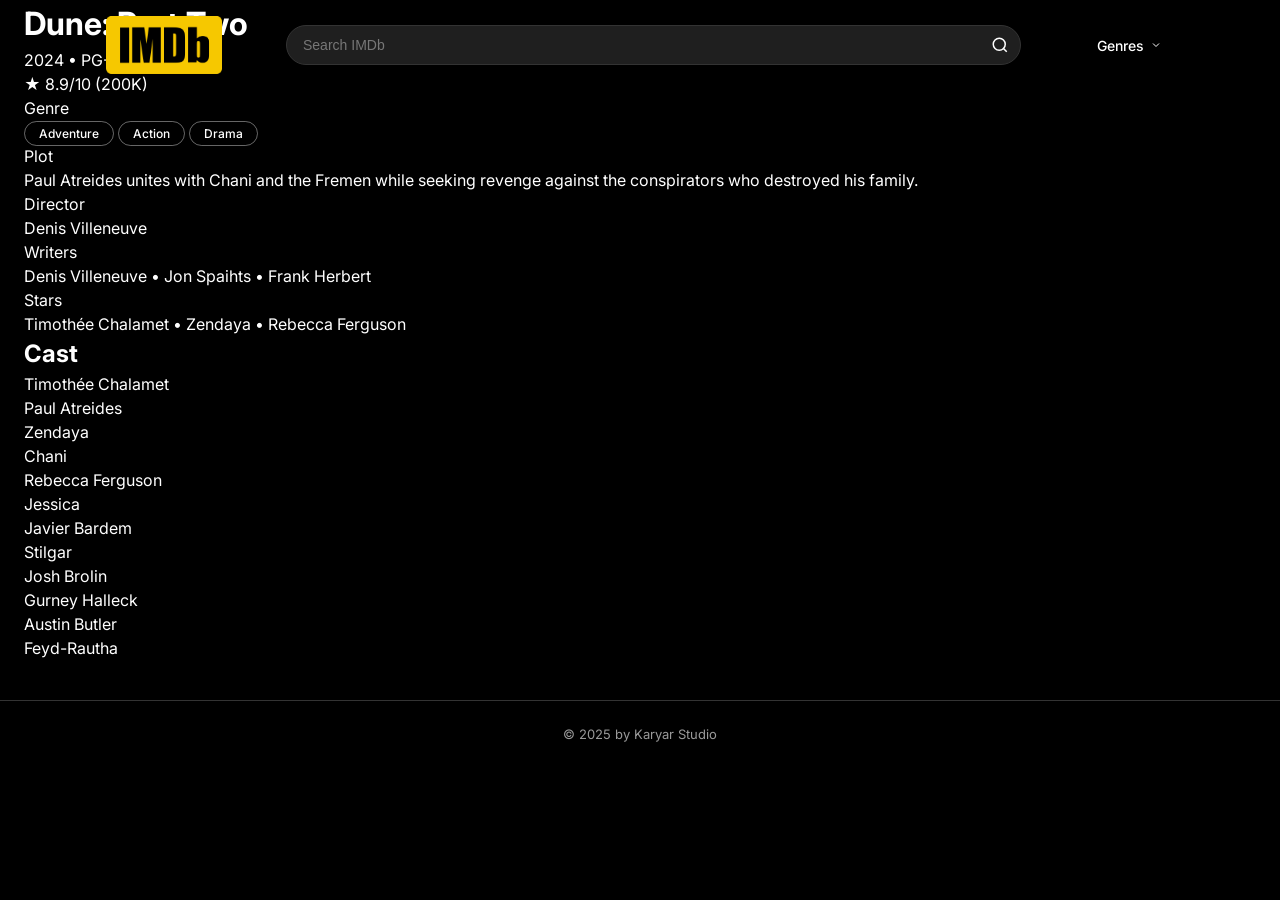
==== index2.html @ 99f78d87 "adding html css page 2" ====
<!DOCTYPE html>
<html lang="en">
<head>
  <meta charset="UTF-8">
  <meta name="viewport" content="width=device-width, initial-scale=1.0">
  <title>Dune: Part Two - IMDb</title>
  <link rel="preconnect" href="https://fonts.googleapis.com">
  <link rel="preconnect" href="https://fonts.gstatic.com" crossorigin>
  <link href="https://fonts.googleapis.com/css2?family=Inter:wght@400;500;600;700&display=swap" rel="stylesheet">
  <link rel="stylesheet" href="css/style.css">
</head>
<body>

  <!-- Header -->
  <header class="header">
    <div class="container header-inner">
      <a href="#" class="logo">
        <img src="assets/imdb-logo.png" alt="IMDb">
      </a>

      <div class="search-box">
        <input type="text" placeholder="Search IMDb" class="search-input">
        <button class="search-btn" aria-label="Search">
          <svg width="18" height="18" viewBox="0 0 24 24" fill="none" stroke="currentColor" stroke-width="2">
            <circle cx="11" cy="11" r="8"></circle>
            <line x1="21" y1="21" x2="16.65" y2="16.65"></line>
          </svg>
        </button>
      </div>

      <button class="genres-btn">
        Genres
        <svg width="12" height="12" viewBox="0 0 24 24" fill="none" stroke="currentColor" stroke-width="2">
          <polyline points="6 9 12 15 18 9"></polyline>
        </svg>
      </button>
    </div>
  </header>

  <!-- Main Content -->
  <main class="main">
    <div class="container detail-container">

      <!-- Title + Meta + Rating -->
      <div class="detail-top">
        <div class="detail-title-block">
          <h1 class="detail-title">Dune: Part Two</h1>
          <p class="detail-meta">2024 • PG-13 • 2h 46m</p>
        </div>
        <div class="detail-rating-badge">
          <span class="star">★</span>
          <span>8.9/10</span>
          <span class="votes">(200K)</span>
        </div>
      </div>

      <!-- Poster + Info -->
      <div class="detail-main">
        
        <!-- Left: Poster -->
        <div class="detail-poster">
          <!-- Poster image placeholder -->
          <div class="poster-placeholder"></div>
        </div>

        <!-- Right: Info -->
        <div class="detail-info">
          <div class="info-row">
            <span class="info-label">Genre</span>
            <div class="info-tags">
              <span class="tag">Adventure</span>
              <span class="tag">Action</span>
              <span class="tag">Drama</span>
            </div>
          </div>

          <div class="info-row">
            <span class="info-label">Plot</span>
            <p class="info-text">
              Paul Atreides unites with Chani and the Fremen while seeking revenge against the conspirators who destroyed his family.
            </p>
          </div>

          <div class="info-row">
            <span class="info-label">Director</span>
            <p class="info-text">Denis Villeneuve</p>
          </div>

          <div class="info-row">
            <span class="info-label">Writers</span>
            <p class="info-text">Denis Villeneuve • Jon Spaihts • Frank Herbert</p>
          </div>

          <div class="info-row">
            <span class="info-label">Stars</span>
            <p class="info-text">Timothée Chalamet • Zendaya • Rebecca Ferguson</p>
          </div>

          <!-- Scene images -->
          <div class="detail-images">
            <div class="scene-img"></div>
            <div class="scene-img"></div>
            <div class="scene-img"></div>
          </div>
        </div>
      </div>

      <!-- Cast Section -->
      <section class="cast-section">
        <h2 class="cast-title">
          <span class="dot"></span> Cast
        </h2>

        <div class="cast-grid">
          <!-- Cast member 1 -->
          <div class="cast-card">
            <div class="cast-photo"></div>
            <p class="cast-name">Timothée Chalamet</p>
            <p class="cast-character">Paul Atreides</p>
          </div>

          <!-- Cast member 2 -->
          <div class="cast-card">
            <div class="cast-photo"></div>
            <p class="cast-name">Zendaya</p>
            <p class="cast-character">Chani</p>
          </div>

          <!-- Cast member 3 -->
          <div class="cast-card">
            <div class="cast-photo"></div>
            <p class="cast-name">Rebecca Ferguson</p>
            <p class="cast-character">Jessica</p>
          </div>

          <!-- Cast member 4 -->
          <div class="cast-card">
            <div class="cast-photo"></div>
            <p class="cast-name">Javier Bardem</p>
            <p class="cast-character">Stilgar</p>
          </div>

          <!-- Cast member 5 -->
          <div class="cast-card">
            <div class="cast-photo"></div>
            <p class="cast-name">Josh Brolin</p>
            <p class="cast-character">Gurney Halleck</p>
          </div>

          <!-- Cast member 6 -->
          <div class="cast-card">
            <div class="cast-photo"></div>
            <p class="cast-name">Austin Butler</p>
            <p class="cast-character">Feyd-Rautha</p>
          </div>
        </div>
      </section>

    </div>
  </main>

  <!-- Footer -->
  <footer class="footer">
    <div class="container">
      <p>© 2025 by Karyar Studio</p>
    </div>
  </footer>

</body>
</html>
---- css/style.css ----
/* ==============================
   Reset & Base
============================== */
*,
*::before,
*::after {
  box-sizing: border-box;
  margin: 0;
  padding: 0;
}

:root {
  --bg: #000000;
  --bg-card: #1a1a1a;
  --text: #ffffff;
  --text-muted: #999999;
  --accent: #f5c518;
  --border: #333333;
  --radius: 10px;
  --font: 'Inter', sans-serif;
}

html {
  scroll-behavior: smooth;
}

body {
  font-family: var(--font);
  background-color: var(--bg);
  color: var(--text);
  line-height: 1.5;
  min-height: 100vh;
}

img {
  max-width: 100%;
  display: block;
}

a {
  text-decoration: none;
  color: inherit;
}

button {
  font-family: inherit;
  cursor: pointer;
  border: none;
  background: none;
  color: inherit;
}

.container {
  max-width: 1440px;
  margin: 0 auto;
  padding: 0 24px;
}

/* ==============================
   Header (overlay on hero)
============================== */
.header {
  position: absolute;
  top: 0;
  left: 0;
  width: 100%;
  height: 90px;
  padding: 16px 82px;
  background: transparent;
  z-index: 10;
}

.header-inner {
  height: 100%;
  display: flex;
  align-items: center;
  justify-content: space-between;
  gap: 64px;
  max-width: 1440px;
  margin: 0 auto;
}

.logo img {
  width: 116px;
  height: 58px;
  border-radius: 4px;
  object-fit: contain;
}

.search-box {
  flex: 1;
  max-width: 916px;
  position: relative;
}

.search-input {
  width: 100%;
  height: 40px;
  padding: 0 44px 0 16px;
  background: #1f1f1f;
  border: 1px solid #333;
  border-radius: 24px;
  color: white;
  font-size: 14px;
  outline: none;
  transition: border-color 0.2s;
}

.search-input::placeholder {
  color: #777;
}

.search-input:focus {
  border-color: var(--accent);
}

.search-btn {
  position: absolute;
  right: 12px;
  top: 50%;
  transform: translateY(-50%);
  color: #fff;
  display: flex;
  align-items: center;
  justify-content: center;
}

.genres-btn {
  display: flex;
  align-items: center;
  gap: 6px;
  font-size: 14px;
  font-weight: 500;
  padding: 8px 12px;
  border-radius: 6px;
  color: #fff;
  background: transparent;
  transition: background 0.15s;
}

.genres-btn:hover {
  background: rgba(255, 255, 255, 0.1);
}

/* ==============================
   Main & Hero
============================== */
.main {
  position: relative;
  z-index: 1;
}

.hero {
  min-height: 688px;
  background: #111;
  display: flex;
  align-items: center;
  margin-bottom: 40px;
}

.hero-content {
  display: flex;
  flex-direction: column;
  margin-left: 82px;
  max-width: 520px;
}

.hero-title {
  font-size: 42px;
  font-weight: 700;
  margin-bottom: 16px;
  line-height: 1.2;
}

.hero-tags {
  display: flex;
  flex-wrap: wrap;
  gap: 8px;
  margin-bottom: 16px;
}

.tag {
  padding: 4px 14px;
  border: 1px solid rgba(255, 255, 255, 0.4);
  border-radius: 16px;
  font-size: 12px;
  font-weight: 500;
}

.hero-text {
  color: #ccc;
  max-width: 480px;
  margin-bottom: 12px;
  font-size: 15px;
  line-height: 1.6;
}

.hero-status {
  font-size: 13px;
  color: #888;
}

/* ==============================
   Movies Grid + Cards
============================== */
.movies-section {
  padding-bottom: 40px;
}

.movies-grid {
  display: grid;
  grid-template-columns: repeat(5, 1fr);
  gap: 24px;
  padding: 0 64px;
}

.movie-card {
  background: var(--bg-card);
  border-radius: var(--radius);
  overflow: hidden;
  display: flex;
  flex-direction: column;
  height: 440px;
  transition: transform 0.2s ease;
}

.movie-card:hover {
  transform: translateY(-4px);
}

.card-poster {
  height: 304px;
  background: #2a2a2a;
  flex-shrink: 0;
}

.card-body {
  display: flex;
  flex-direction: column;
  justify-content: space-between;
  flex: 1;
  padding: 16px 20px;
  gap: 12px;
}

.card-header {
  display: flex;
  flex-direction: column;
  gap: 6px;
}

.card-title {
  font-size: 14px;
  font-weight: 600;
  white-space: nowrap;
  overflow: hidden;
  text-overflow: ellipsis;
}

.card-genres {
  font-size: 12px;
  color: var(--text-muted);
}

.card-footer {
  display: flex;
  align-items: center;
  justify-content: space-between;
}

.card-rating {
  font-size: 13px;
  font-weight: 500;
  color: var(--accent);
}

.card-btn {
  padding: 8px 16px;
  background: #282828;
  border-radius: 16px;
  font-size: 12px;
  font-weight: 500;
  color: #ccc;
  transition: background 0.15s, color 0.15s;
}

.card-btn:hover {
  background: var(--accent);
  color: #000;
}

/* ==============================
   Footer
============================== */
.footer {
  margin-top: 40px;
  padding: 24px 0;
  border-top: 1px solid var(--border);
  text-align: center;
  font-size: 13px;
  color: var(--text-muted);
}

/* ==============================
   Responsive
============================== */
@media (max-width: 1200px) {
  .movies-grid {
    grid-template-columns: repeat(4, 1fr);
    padding: 0 32px;
  }

  .header {
    padding: 16px 32px;
  }

  .hero-content {
    margin-left: 32px;
  }
}

@media (max-width: 900px) {
  .movies-grid {
    grid-template-columns: repeat(3, 1fr);
  }

  .hero-title {
    font-size: 32px;
  }

  .header-inner {
    gap: 24px;
  }
}

@media (max-width: 640px) {
  .header {
    padding: 12px 16px;
    height: 70px;
  }

  .logo img {
    width: 80px;
    height: auto;
  }

  .header-inner {
    gap: 12px;
  }

  .genres-btn span {
    /* keep text */
  }

  .movies-grid {
    grid-template-columns: repeat(2, 1fr);
    gap: 12px;
    padding: 0 16px;
  }

  .hero {
    min-height: 420px;
  }

  .hero-content {
    margin-left: 16px;
    margin-right: 16px;
  }

  .hero-title {
    font-size: 24px;
  }

  .movie-card {
    height: auto;
  }

  .card-poster {
    height: 220px;
  }
}

@media (max-width: 400px) {
  .movies-grid {
    grid-template-columns: 1fr;
  }
}
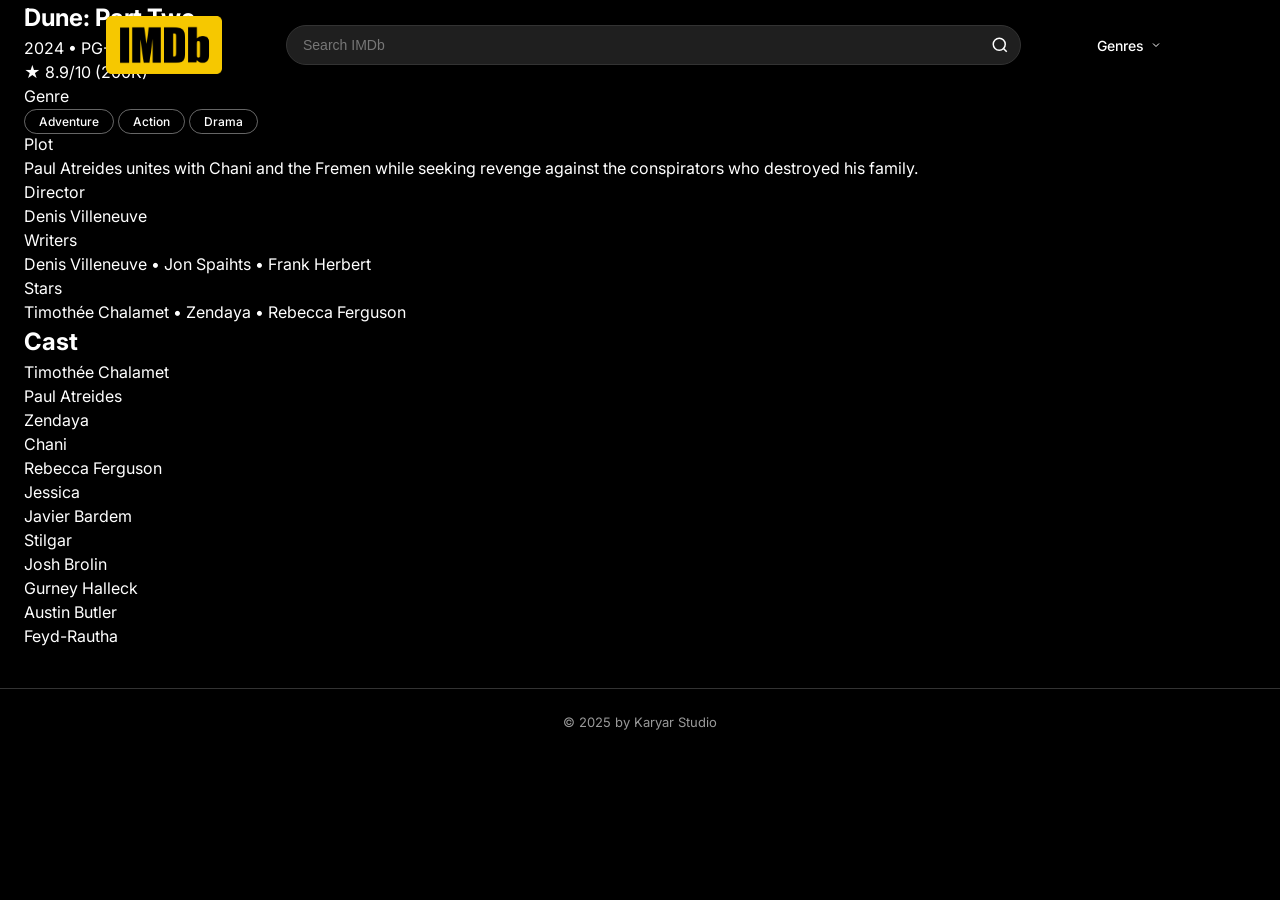
==== commit 71792fc0: "edit page2" ====
--- a/index2.html
+++ b/index2.html
@@ -41,70 +41,72 @@
   <main class="main">
     <div class="container detail-container">
 
-      <!-- Title + Meta + Rating -->
-      <div class="detail-top">
-        <div class="detail-title-block">
-          <h1 class="detail-title">Dune: Part Two</h1>
-          <p class="detail-meta">2024 • PG-13 • 2h 46m</p>
-        </div>
-        <div class="detail-rating-badge">
-          <span class="star">★</span>
-          <span>8.9/10</span>
-          <span class="votes">(200K)</span>
-        </div>
-      </div>
+      <section class="intro-section">
 
-      <!-- Poster + Info -->
-      <div class="detail-main">
-        
-        <!-- Left: Poster -->
-        <div class="detail-poster">
-          <!-- Poster image placeholder -->
-          <div class="poster-placeholder"></div>
+        <!-- Title + Meta + Rating -->
+        <div class="detail-top">
+          <div class="detail-title-block">
+            <h1 class="detail-title">Dune: Part Two</h1>
+            <p class="detail-meta">2024 • PG-13 • 2h 46m</p>
+          </div>
+          <div class="detail-rating-badge">
+            <span class="star">★</span>
+            <span>8.9/10</span>
+            <span class="votes">(200K)</span>
+          </div>
         </div>
 
-        <!-- Right: Info -->
-        <div class="detail-info">
-          <div class="info-row">
-            <span class="info-label">Genre</span>
-            <div class="info-tags">
-              <span class="tag">Adventure</span>
-              <span class="tag">Action</span>
-              <span class="tag">Drama</span>
+        <!-- Poster + Info -->
+        <div class="detail-main">
+          
+          <!-- Left: Poster -->
+          <div class="detail-poster">
+            <!-- Poster image placeholder -->
+            <div class="poster-placeholder"></div>
+          </div>
+
+          <!-- Right: Info -->
+          <div class="detail-info">
+            <div class="info-row">
+              <span class="info-label">Genre</span>
+              <div class="info-tags">
+                <span class="tag">Adventure</span>
+                <span class="tag">Action</span>
+                <span class="tag">Drama</span>
+              </div>
+            </div>
+
+            <div class="info-row">
+              <span class="info-label">Plot</span>
+              <p class="info-text">
+                Paul Atreides unites with Chani and the Fremen while seeking revenge against the conspirators who destroyed his family.
+              </p>
+            </div>
+
+            <div class="info-row">
+              <span class="info-label">Director</span>
+              <p class="info-text">Denis Villeneuve</p>
+            </div>
+
+            <div class="info-row">
+              <span class="info-label">Writers</span>
+              <p class="info-text">Denis Villeneuve • Jon Spaihts • Frank Herbert</p>
+            </div>
+
+            <div class="info-row">
+              <span class="info-label">Stars</span>
+              <p class="info-text">Timothée Chalamet • Zendaya • Rebecca Ferguson</p>
+            </div>
+
+            <!-- Scene images -->
+            <div class="detail-images">
+              <div class="scene-img"></div>
+              <div class="scene-img"></div>
+              <div class="scene-img"></div>
             </div>
           </div>
-
-          <div class="info-row">
-            <span class="info-label">Plot</span>
-            <p class="info-text">
-              Paul Atreides unites with Chani and the Fremen while seeking revenge against the conspirators who destroyed his family.
-            </p>
-          </div>
-
-          <div class="info-row">
-            <span class="info-label">Director</span>
-            <p class="info-text">Denis Villeneuve</p>
-          </div>
-
-          <div class="info-row">
-            <span class="info-label">Writers</span>
-            <p class="info-text">Denis Villeneuve • Jon Spaihts • Frank Herbert</p>
-          </div>
-
-          <div class="info-row">
-            <span class="info-label">Stars</span>
-            <p class="info-text">Timothée Chalamet • Zendaya • Rebecca Ferguson</p>
-          </div>
-
-          <!-- Scene images -->
-          <div class="detail-images">
-            <div class="scene-img"></div>
-            <div class="scene-img"></div>
-            <div class="scene-img"></div>
-          </div>
         </div>
-      </div>
-
+      </section>
       <!-- Cast Section -->
       <section class="cast-section">
         <h2 class="cast-title">
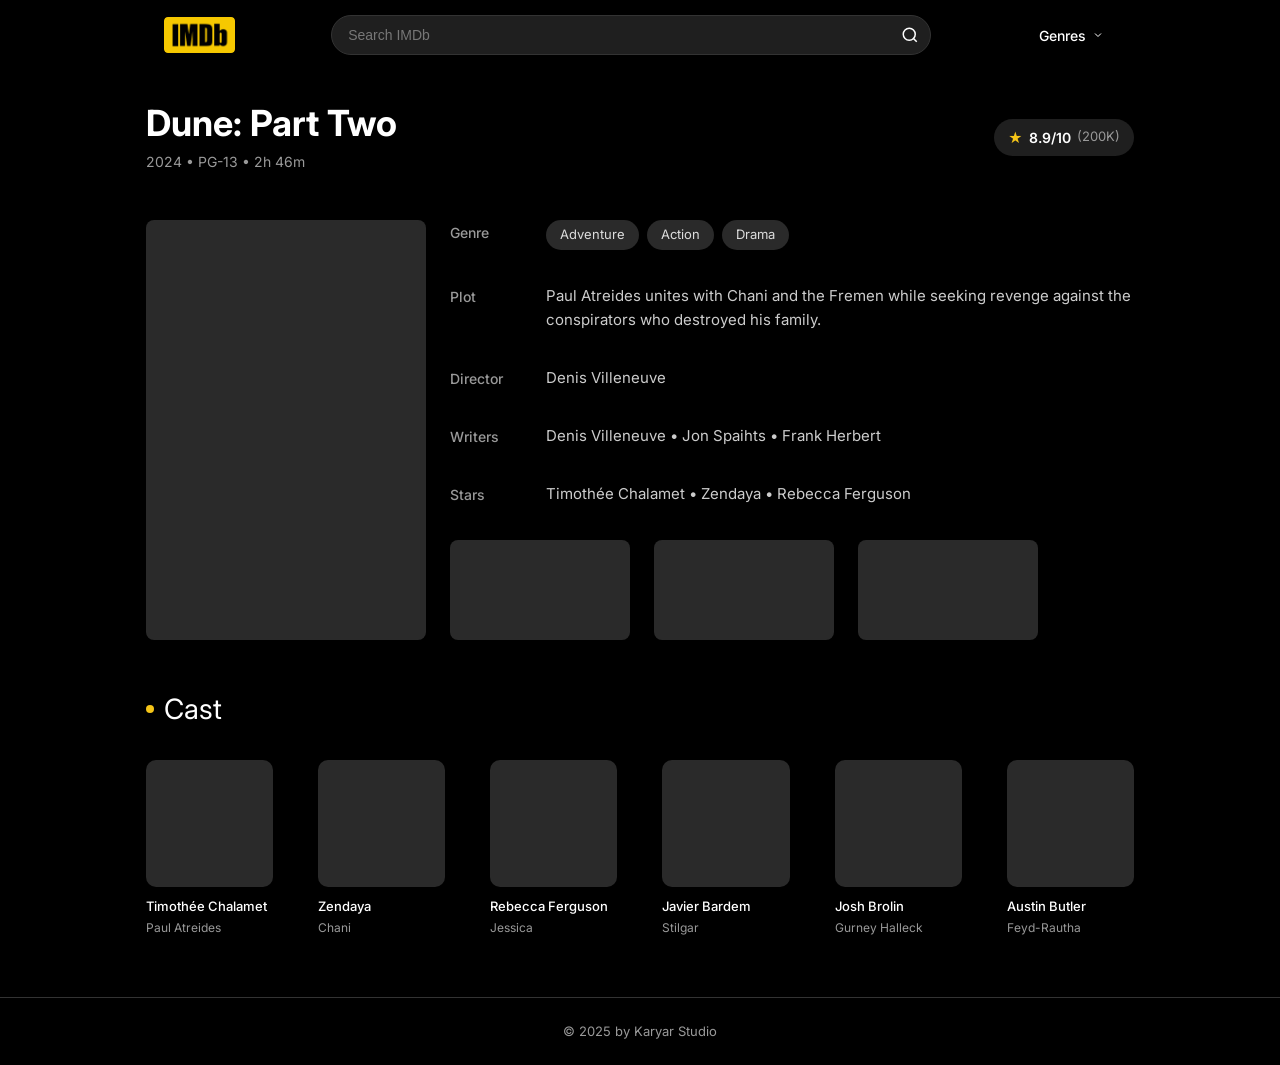
==== commit c9fff74a: "page2" ====
--- a/index2.html
+++ b/index2.html
@@ -7,7 +7,7 @@
   <link rel="preconnect" href="https://fonts.googleapis.com">
   <link rel="preconnect" href="https://fonts.gstatic.com" crossorigin>
   <link href="https://fonts.googleapis.com/css2?family=Inter:wght@400;500;600;700&display=swap" rel="stylesheet">
-  <link rel="stylesheet" href="css/style.css">
+  <link rel="stylesheet" href="css/style2.css">
 </head>
 <body>
 
--- a/css/style2.css
+++ b/css/style2.css
@@ -0,0 +1,410 @@
+/* ==============================
+   Reset & Base
+============================== */
+*,
+*::before,
+*::after {
+  box-sizing: border-box;
+  margin: 0;
+  padding: 0;
+}
+
+:root {
+  --bg: #000000;
+  --bg-card: #1a1a1a;
+  --text: #ffffff;
+  --text-muted: #999999;
+  --text-secondary: #cccccc;
+  --accent: #f5c518;
+  --border: #333333;
+  --radius: 10px;
+  --font: 'Inter', sans-serif;
+}
+
+html {
+  scroll-behavior: smooth;
+}
+
+body {
+  font-family: var(--font);
+  background-color: var(--bg);
+  color: var(--text);
+  line-height: 1.5;
+  min-height: 100vh;
+}
+
+img {
+  max-width: 100%;
+  display: block;
+}
+
+a {
+  text-decoration: none;
+  color: inherit;
+}
+
+button {
+  font-family: inherit;
+  cursor: pointer;
+  border: none;
+  background: none;
+  color: inherit;
+}
+
+.container {
+  max-width: 1440px;
+  margin: 0 auto;
+  padding: 0 82px 0 82px;
+}
+
+/* ==============================
+   Header
+============================== */
+.header {
+  background: #000;
+  height: 70px;
+  position: sticky;
+  top: 0;
+  z-index: 100;
+  padding: 16px 82px; 
+  
+}
+
+.header-inner {
+  height: 100%;
+  display: flex;
+  align-items: center;
+  justify-content: space-between;
+  gap: 64px;
+  max-width: 1440px;
+  margin: 0 auto;
+  
+}
+
+.logo img {
+  height: 36px;
+  width: auto;
+  border-radius: 4px;
+}
+
+.search-box {
+  flex: 1;
+  max-width: 600px;
+  position: relative;
+}
+
+.search-input {
+  width: 100%;
+  height: 40px;
+  padding: 0 44px 0 16px;
+  background: #1f1f1f;
+  border: 1px solid #333;
+  border-radius: 24px;
+  color: white;
+  font-size: 14px;
+  outline: none;
+}
+
+.search-input::placeholder {
+  color: #777;
+}
+
+.search-input:focus {
+  border-color: var(--accent);
+}
+
+.search-btn {
+  position: absolute;
+  right: 12px;
+  top: 50%;
+  transform: translateY(-50%);
+  color: #fff;
+  display: flex;
+}
+
+.genres-btn {
+  display: flex;
+  align-items: center;
+  gap: 6px;
+  font-size: 14px;
+  font-weight: 500;
+  padding: 8px 12px;
+  border-radius: 6px;
+  color: #fff;
+}
+
+.genres-btn:hover {
+  background: #1f1f1f;
+}
+
+/* ==============================
+   Detail Page Layout
+============================== */
+.main {
+  padding-top: 32px;
+  padding-bottom: 60px;
+}
+
+.detail-container {
+  max-width: 1440px;
+}
+
+.intro-section{
+  display: flex;
+  flex-direction: column;
+  gap: 24px;
+  padding: 0 64px;
+}
+
+/* Title + Rating row */
+.detail-top {
+  display: flex;
+  align-items: center;
+  justify-content: space-between;
+  margin-bottom: 24px;
+  gap: 24px;
+  /* position: relative; */
+}
+
+.detail-title {
+  font-size: 36px;
+  font-weight: 700;
+  margin-bottom: 6px;
+  line-height: 1.2;
+}
+
+.detail-meta {
+  font-size: 14px;
+  color: var(--text-muted);
+}
+
+.detail-rating-badge {
+  display: flex;
+  align-items: center;
+  gap: 6px;
+  background: #1f1f1f;
+  padding: 8px 14px;
+  border-radius: 20px;
+  font-size: 14px;
+  font-weight: 600;
+  white-space: nowrap;
+  /* position: absolute;
+  bottom: 0;
+  right: 0; */
+}
+
+.detail-rating-badge .star {
+  color: var(--accent);
+}
+
+.detail-rating-badge .votes {
+  color: var(--text-muted);
+  font-weight: 400;
+  font-size: 13px;
+}
+
+/* Poster + Info */
+.detail-main {
+  display: flex;
+  max-width: 100%;
+  gap: 24px;
+  margin-bottom: 48px;
+  /* padding: 0 64px; */
+}
+
+.detail-poster {
+  flex-shrink: 0;
+  width: 280px;
+}
+
+.poster-placeholder {
+  width: 100%;
+  aspect-ratio: 2 / 3;
+  background: #2a2a2a;
+  border-radius: 8px;
+}
+
+.detail-info {
+  flex: 1;
+  min-width: 0;
+  display: flex;
+  flex-direction: column;
+  justify-content: space-between;
+  gap: 20px;
+}
+
+.info-row {
+  display: flex;
+  gap: 16px;
+  align-items: flex-start;
+}
+
+.info-label {
+  width: 80px;
+  flex-shrink: 0;
+  font-size: 14px;
+  font-weight: 500;
+  color: var(--text-muted);
+  padding-top: 2px;
+}
+
+.info-text {
+  font-size: 15px;
+  color: var(--text-secondary);
+  line-height: 1.6;
+}
+
+.info-tags {
+  display: flex;
+  flex-wrap: wrap;
+  gap: 8px;
+}
+
+.tag {
+  padding: 5px 14px;
+  background: #2a2a2a;
+  border-radius: 16px;
+  font-size: 13px;
+  color: #ddd;
+}
+
+/* Scene images */
+.detail-images {
+  display: flex;
+  gap: 24px;
+  overflow-x: auto;
+}
+
+.scene-img {
+  width: 180px;
+  height: 100px;
+  background: #2a2a2a;
+  border-radius: 8px;
+  flex-shrink: 0;
+}
+
+/* ==============================
+   Cast Section
+============================== */
+.cast-section {
+  /* margin-top: 20px; */
+  padding: 0 64px;
+  display: flex;
+  flex-direction: column;
+  gap: 30px;
+}
+
+.cast-title {
+  font-size: 28px;
+  font-weight: 400;
+  /* margin-bottom: 24px; */
+  display: flex;
+  align-items: center;
+  gap: 10px;
+}
+
+.cast-title .dot {
+  width: 8px;
+  height: 8px;
+  background: var(--accent);
+  border-radius: 50%;
+  display: inline-block;
+}
+
+.cast-grid {
+  display: grid;
+  grid-template-columns: repeat(6, 1fr);
+  gap: 45px;
+}
+
+.cast-card {
+  text-align: left;
+}
+
+.cast-photo {
+  width: 100%;
+  aspect-ratio: 1 / 1;
+  background: #2a2a2a;
+  border-radius: 10px;
+  margin-bottom: 10px;
+}
+
+.cast-name {
+  font-size: 13px;
+  font-weight: 500;
+  margin-bottom: 2px;
+}
+
+.cast-character {
+  font-size: 12px;
+  color: var(--text-muted);
+}
+
+/* ==============================
+   Footer
+============================== */
+.footer {
+  padding: 24px 0;
+  border-top: 1px solid var(--border);
+  text-align: center;
+  font-size: 13px;
+  color: var(--text-muted);
+}
+
+/* ==============================
+   Responsive
+============================== */
+@media (max-width: 1000px) {
+  .detail-main {
+    flex-direction: column;
+    align-items: center;
+  }
+
+  .detail-poster {
+    width: 240px;
+  }
+
+  .info-row {
+    flex-direction: column;
+    gap: 6px;
+  }
+
+  .info-label {
+    width: auto;
+  }
+
+  .cast-grid {
+    grid-template-columns: repeat(4, 1fr);
+  }
+}
+
+@media (max-width: 700px) {
+  .detail-top {
+    flex-direction: column;
+    align-items: flex-start;
+  }
+
+  .detail-title {
+    font-size: 28px;
+  }
+
+  .cast-grid {
+    grid-template-columns: repeat(3, 1fr);
+  }
+
+  .header-inner {
+    gap: 12px;
+    padding: 0 12px;
+  }
+}
+
+@media (max-width: 480px) {
+  .cast-grid {
+    grid-template-columns: repeat(2, 1fr);
+  }
+
+  .detail-poster {
+    width: 100%;
+    max-width: 220px;
+  }
+}
